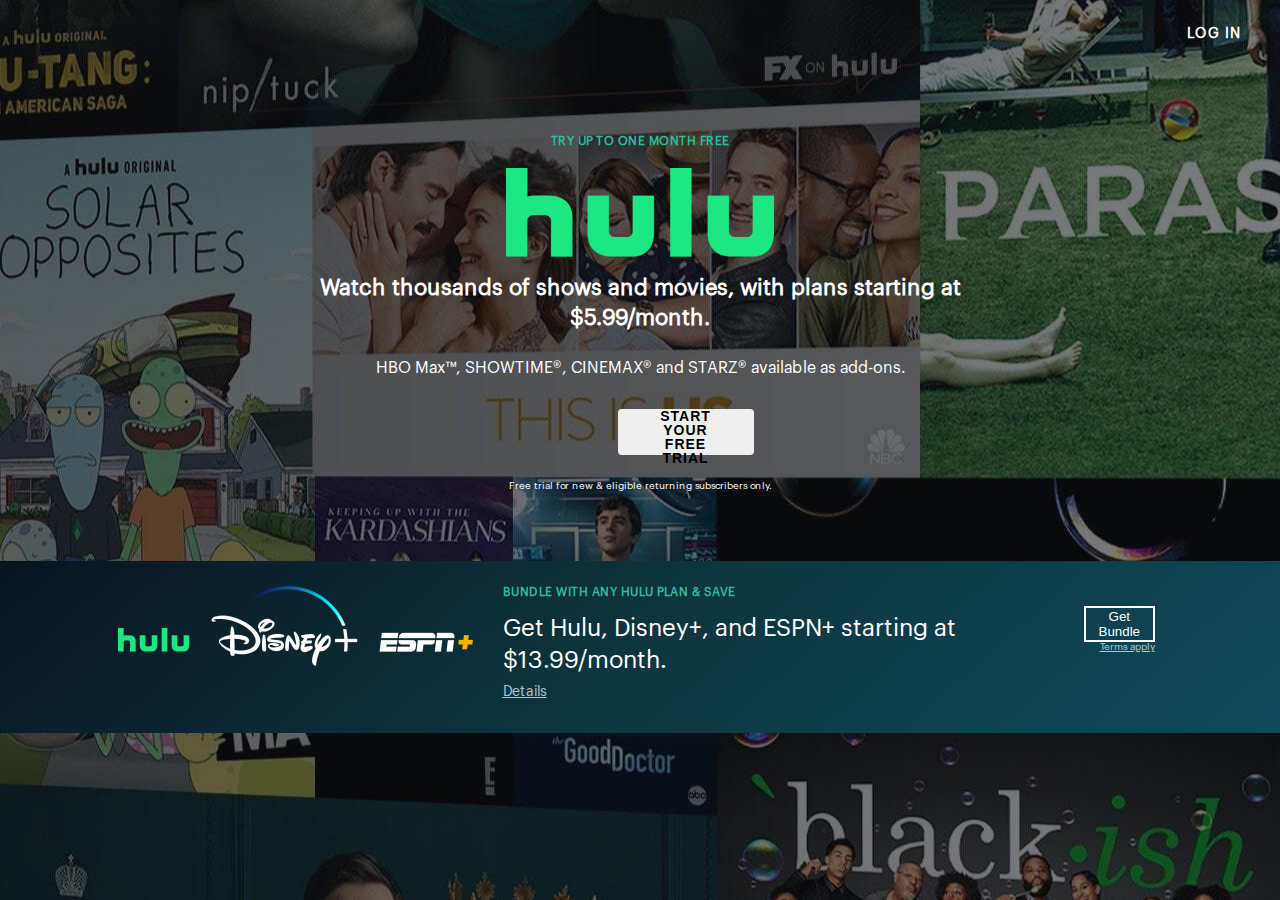
==== index.html @ 9f5a9b12 "initial commit" ====
<!DOCTYPE html>
<html lang="en">
<head>
    <meta charset="UTF-8">
    <meta http-equiv="X-UA-Compatible" content="IE=edge">
    <meta name="viewport" content="width=device-width, initial-scale=1.0">
    <link rel="stylesheet" href="style.css">
    <title>Hulu Static Page</title>
</head>
<body class="body">
    <div class="navcontainer">
        <div class="navrow1">
            <button>LOG IN</button>
        </div>
    
    <div class="mastheadcontainer"> <!-- Top half of page - Ends at ribbon -->
        <div class="mastheadrow1">
            <p>try up to one month free</p>
        </div>
        <div class="mastheadrow2">
            <img src="/Assets/Hulu_Logo-268.png" alt="Hulu Logo" height="89" width="268">
        </div>
        <div class="mastheadrow3">
            <p>Watch thousands of shows and movies, with plans starting at</p>
            
        </div>
        <div class="mastheadrow4">
            <p>$5.99/month.</p>
        </div>
        <div class="mastheadrow5">
            <p>HBO Max™, SHOWTIME®, CINEMAX® and STARZ® available as add-ons.</p>
        </div>
        <div class="mastheadrow6">
            <button>Start Your Free Trial</button>
        </div>
        <div class="mastheadrow7">
            <p>Free trial for new & eligible returning subscribers only.</p>
        </div>
    </div>
    <div class ="ribboncontainer">
        <div class="ribboncontent">
            <div class="ribboncontentleft">
                <img src="/Assets/hulu_dis_espon_355.png" alt="Bundle Services Offered" height="80" width="355">
            </div>
            <div class="ribboncontentcenter">
                <div class="ribboncontentcenterrow1">
                    <p>Bundle with any hulu plan & save</p>
                </div>
                <div class="ribbondetailscontainer">
                    <div class="ribboncontentcenterrow2">
                        <h1>Get Hulu, Disney+, and ESPN+ starting at $13.99/month.</h1>
                    </div>
                    <div class="ribboncontentcenterrow3">
                        <a href><a href="https://www.hulu.com/welcome#">Details</a>
                    </div>
                </div>
            </div>
            <div class="ribboncontentrightcontainer">
                <div class="ribboncontentrightrow1">
                    <button>Get Bundle</button>
                </div>
                <div class="ribboncontentrightrow2">
                    <a href><a href="https://www.hulu.com/welcome#">Terms apply</a>
                </div>
            </div>
        </div>
    </div>
        <!-- <div class="librarycontainer">
            <div class="librarycontentheader">
                <div class="librarycontentheaderrow1">
                    <p>Included In All Plans</p>
                </div>
            </div>
        </div> -->
</body>
</html>
---- style.css ----
@font-face {
    font-family: Graphik;
    src:url(fonts/Graphik-Regular.ttf)
}

body {
    font-family: 'Graphik', Helvetica, Arial, sans-serif;
    background-image: url('Assets/contenttiles.jpg');
    background-repeat: no-repeat;
    /* background-attachment: fixed; */
    background-position: right;
    margin: 0px 0px;
}
    
.navcontainer { /* Holds 3 rows */
    display: flex;
    flex-direction: column;
}

.navrow1 {
    display: flex;
    justify-content: flex-end;
    flex-direction: row;
    color: white;
    text-align: right;
    padding: 0 40px 0 40px;
}

.navrow1 p {
    font-weight: bold;
}

.navrow1 button {
    font-family: 'Graphik',Helvetica,Arial,sans-serif;
    background: none;
    color: #fff;
    cursor: pointer;
    font-size: 14px;
    font-weight: 600;
    letter-spacing: 1px;
    padding: 23px 0 17px;
    margin: 4px 0px;
    border: none;
    display: block;
    text-transform: uppercase;
}

.navrow1 button:hover {
    color: #CECFD0;
}
/*  */
.mastheadcontainer { /* Top half of page - Ends at ribbon */
    display: flex;
    flex-direction: column;
    margin: 0 77.5px;
    padding: 60px 80px;

}

.mastheadrow1 { /*  */
    display: flex;
    flex-direction: column;
    text-align: center;
    justify-content: center;
}

.mastheadrow1 p {
    color: #2DBD9D;
    font-size: 12px;
    font-weight: 600;
    text-transform: uppercase;
    letter-spacing: 0.5px;
    line-height: 13px;
    padding-bottom: 8px;
}

/* .mastheadrow1 img {
    justify-content: center;
} */

.mastheadrow2 {
    display: flex;
    flex-direction: row;
    justify-content: center;
    margin: 0px 385px;
}

.mastheadrow3 {
    display: flex;
    flex-direction: column;
    justify-content: center;
}

.mastheadrow3 p {
    color: white;
    font-size: 22px;
    font-weight: bold;
    text-align: center;
    line-height: 30px;
    margin: 16px 0 0 0;
}

.mastheadrow4 {
    display: flex;
    flex-direction: column;
    justify-content: center;
}

.mastheadrow4 p {
    color: white;
    font-size: 22px;
    font-weight: bold;
    text-align: center;
    line-height: 30px;
    margin: 0;
}

.mastheadrow5 {
    display: flex;
    flex-direction: column;
    justify-content: center;
}

.mastheadrow5 p {
    color: white;
    font-size: 16px;
    /* font-weight: bold; */
    text-align: center;
    line-height: 30px;
    margin: 20px 0px 0px;
}

/* Start free trial button */
.mastheadrow6 {
    display: flex;
    flex-direction: column;
    justify-content: center;
}

.mastheadrow6 button {
    height: 46px;
    min-width: 136px;
    margin: 25.6px 460px 0;
    padding: 0 32px;
    border: none;
    font-size: 14px;
    font-weight: 600;
    line-height: 14px;
    letter-spacing: 1px;
    text-align: center;
    text-transform: uppercase;
    border-radius: 4px;
}

.mastheadrow6 button:hover {
    cursor: pointer;
    opacity: 0.8;
}

.mastheadrow7 {
    display: flex;
    flex-direction: column;
    justify-content: center;
}

.mastheadrow7 p {
    color: white;
    font-size: 10px;
    text-align: center;
    line-height: 30px;
    margin: 16px 0px 0px;
}

.ribboncontainer {
    display: flex;
    flex-direction: column;
    padding: 25px 40px;
    background: linear-gradient(318.68deg, #0F495C 0%, #0D3640 49.72%, #08141F 100%);
}

.ribboncontent {
    display: flex;
    flex-direction: row;
    margin: 0px 77.5px;
}

.ribboncontentleft {
    display: flex;
    flex-direction: column;
}

.ribboncontentcenter {
    display: flex;
    flex-direction: column;
    padding: 0px 30px;
}

.ribboncontentcenterrow1 {
    display: flex;
    flex-direction: row;
    padding: 0px 0px 8px 0px;
}

.ribboncontentcenterrow1 p {
    color: #2DBD9D;
    font-size: 12px;
    font-weight: 600;
    letter-spacing: 0.5px;
    line-height: 13px;
    /* padding-bottom: 8px; */
    text-transform: uppercase;
    margin: 0;
}

.ribbondetailscontainer {
    display: flex;
    flex-direction: column;
    margin: 5px 0px 0px;
}

.ribboncontentcenterrow2 {
    display: flex;
    flex-direction: column;
    margin: 0;
}

.ribboncontentcenterrow2 h1 {
    font-size: 24px;
    font-weight: normal;
    line-height: 32px;
    color: white;
    margin: 0px;
}

.ribboncontentcenterrow3 {
    display: flex;
    flex-direction: column;
}

.ribboncontentcenterrow3 a {
    font-size: 14px;
    font-weight: normal;
    line-height: 32px;
    color: white;
    opacity: 0.7;
    text-decoration: underline;
}

.ribboncontentrightcontainer {
    display: flex;
    flex-direction: column;
    padding: 20px 8px 0px;
}

.ribboncontentrightrow1 {
    display: flex;
    flex-direction: row;
    justify-content: center;
}

.ribboncontentrightrow1 button {
    color: #FFFFFF;
    background: transparent;
    border: 2px solid #FFFFFF;
    padding-left: 5px;
    padding-right: 5px;
}

.ribboncontentrightrow2 {
    display: flex;
    flex-direction: row;
    justify-content: right;
}

.ribboncontentrightrow2 a {
    color: #fff;
    font-size: 10px;
    opacity: 0.7;
    text-decoration: underline;
}

.librarycontainer {
    display: flex;
    flex-direction: column;
    background-color: black;
    position: relative;
}

.librarycontentheader {
    display: flex;
    flex-direction: column;
    padding: 88px 20px 50px;
    text-align: center;
    justify-content: center;
}

.librarycontentheaderrow1 {
    display: flex;
    flex-direction: row;
}

.librarycontentheaderrow1 p {
    margin: 0px 0px 516px;
    color: #2DBD9D;
    font-size: 14px;
    font-weight: 600;
    letter-spacing: 0.86px;
    line-height: 12px;
    text-transform: uppercase;
}
+
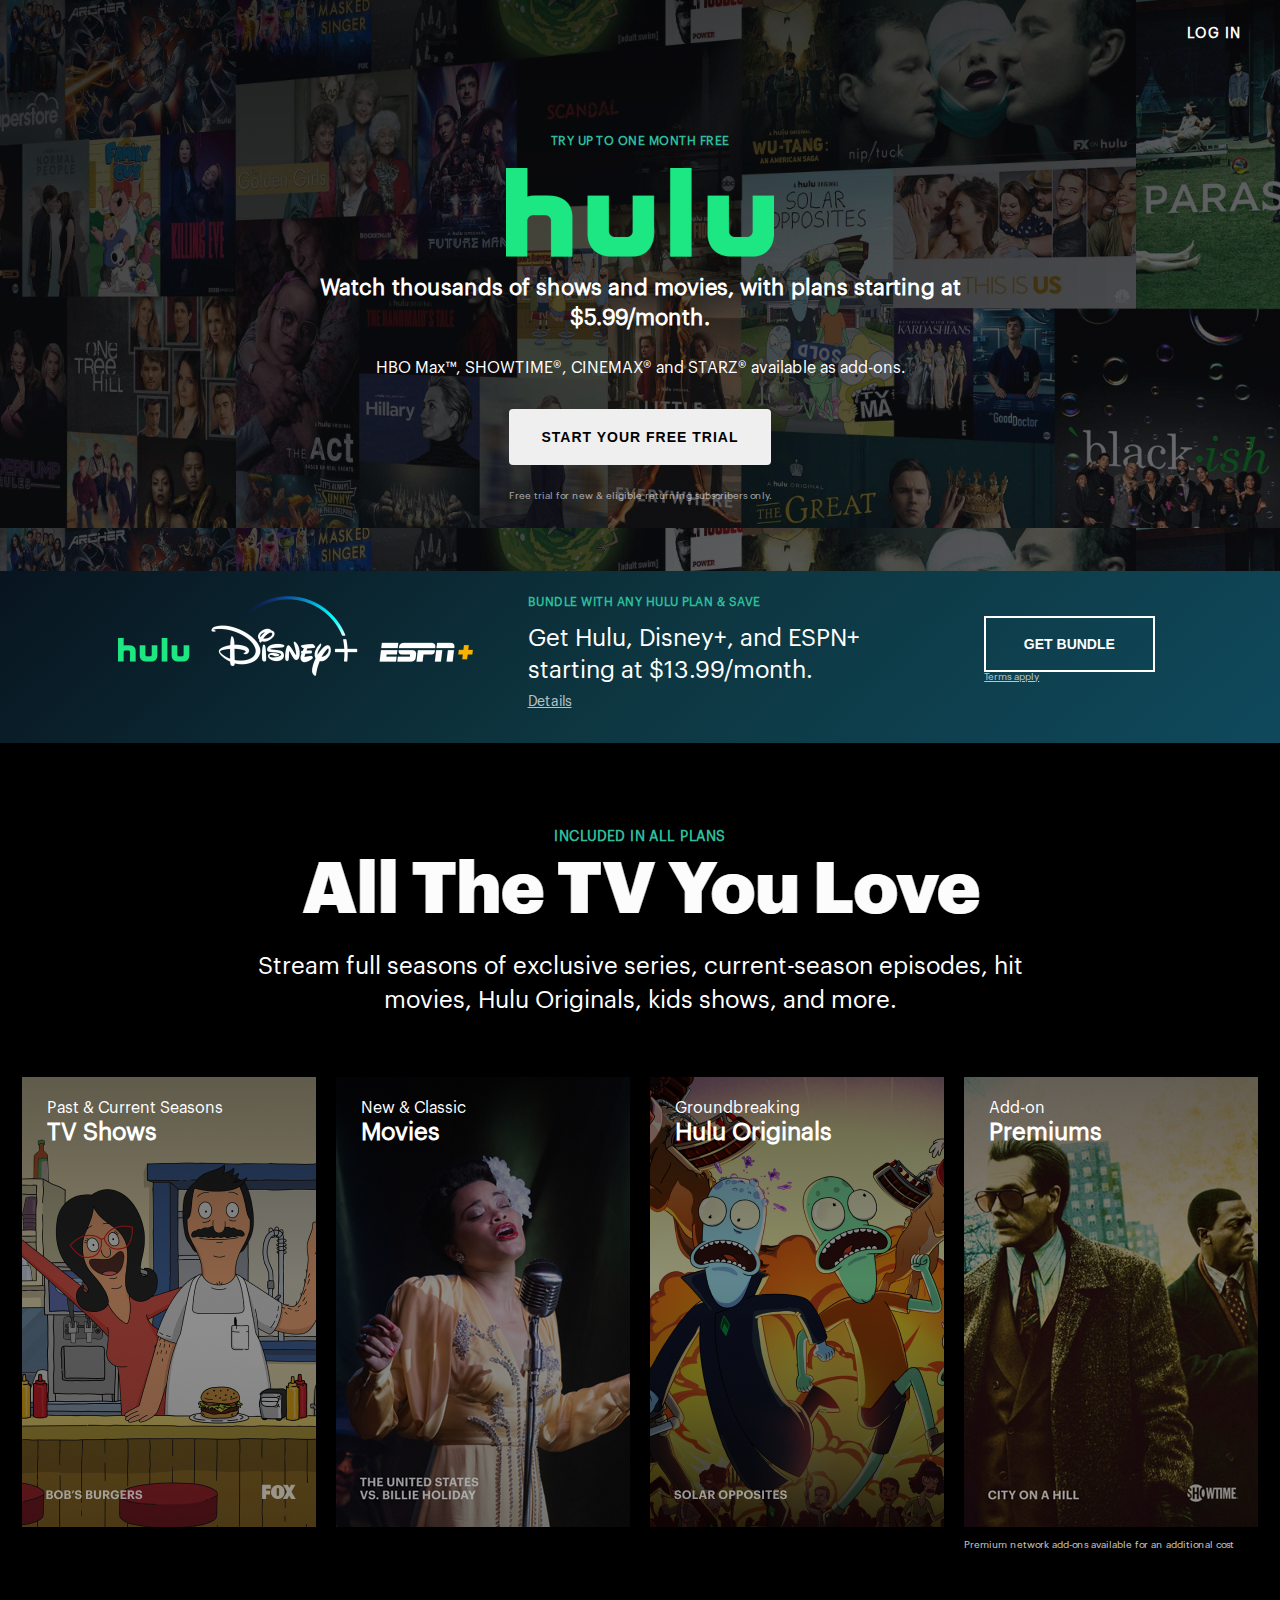
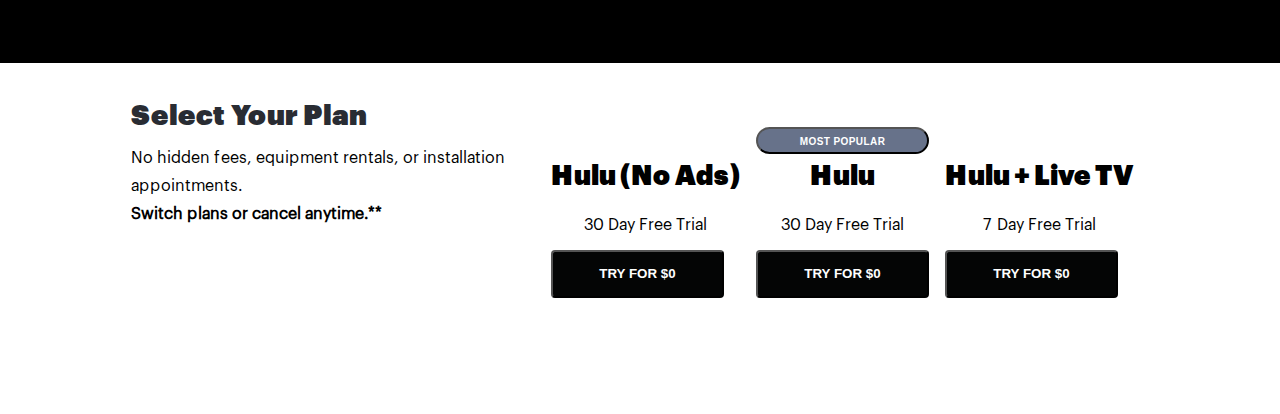
==== commit b381c5a0: "Big Progress" ====
--- a/index.html
+++ b/index.html
@@ -18,7 +18,7 @@
             <p>try up to one month free</p>
         </div>
         <div class="mastheadrow2">
-            <img src="/Assets/Hulu_Logo-268.png" alt="Hulu Logo" height="89" width="268">
+            <img src="./Assets/Hulu_Logo-268.png" alt="Hulu Logo" height="89" width="268">
         </div>
         <div class="mastheadrow3">
             <p>Watch thousands of shows and movies, with plans starting at</p>
@@ -40,7 +40,7 @@
     <div class ="ribboncontainer">
         <div class="ribboncontent">
             <div class="ribboncontentleft">
-                <img src="/Assets/hulu_dis_espon_355.png" alt="Bundle Services Offered" height="80" width="355">
+                <img src="./Assets/hulu_dis_espon_355.png" alt="Bundle Services Offered" height="80" width="355">
             </div>
             <div class="ribboncontentcenter">
                 <div class="ribboncontentcenterrow1">
@@ -58,19 +58,93 @@
             <div class="ribboncontentrightcontainer">
                 <div class="ribboncontentrightrow1">
                     <button>Get Bundle</button>
-                </div>
-                <div class="ribboncontentrightrow2">
                     <a href><a href="https://www.hulu.com/welcome#">Terms apply</a>
+
                 </div>
             </div>
         </div>
     </div>
-        <!-- <div class="librarycontainer">
-            <div class="librarycontentheader">
-                <div class="librarycontentheaderrow1">
-                    <p>Included In All Plans</p>
+    <div class="librarycontainer">
+        <div class="librarycontentheader">
+            <div class="librarycontentheaderrow1">
+                <p>Included In All Plans</p>
+            </div>
+            <div class="librarycontentheaderrow2">
+                <img src="./Assets/ATTVYL.png" alt="">
+            </div>
+            <div class="librarycontentheaderrow3">
+                <h2>Stream full seasons of exclusive series, current-season episodes, hit</h2>
+            </div>
+            <div class="librarycontentheaderrow4">
+                <h2>movies, Hulu Originals, kids shows, and more.</h2>
+            </div>
+        </div>
+        <div class="posterbox">
+            <div class="posters">
+                <img src="./Assets/bobsburgers.jpg" alt="">
+                <div class="postertext">
+                    <p>Past & Current Seasons</p>
+                    <h3>TV Shows</h3>
+                </div>       
+            </div>
+            <div class="posters">
+                <img src="./Assets/Holiday.jpg" alt="">
+                <div class="postertext">
+                    <p>New & Classic</p>
+                    <h3>Movies</h3>
+
                 </div>
             </div>
-        </div> -->
+            <div class="posters">
+                <img src="./Assets/solar.jpg" alt="">
+                <div class="postertext">
+                    <p>Groundbreaking</p>
+                    <h3>Hulu Originals</h3>
+                </div>
+            </div>
+            <div class="posters">
+                <img src="./Assets/cityonahill.jpg" alt="">
+                <div class="postertext">
+                    <p>Add-on</p>
+                    <h3>Premiums</h3>
+                </div>
+                <p>Premium network add-ons available for an additional cost</p>
+            </div>
+        </div>
+    </div>
+    <div class="buymecontainer">
+        <div class="selectyourplancontainer">
+            <div class="selectyourplanheader">
+                <h3>Select Your Plan</h3>
+                <p>No hidden fees, equipment rentals, or installation</p>
+                <p>appointments.</p>
+                <p><strong>Switch plans or cancel anytime.**</strong></p>
+            </div>
+        </div>
+        <div class ="compareheadercontainer">
+            <div class="compareheader">
+                <div class="comparebadge"></div>
+                <h3>Hulu (No Ads)</h3>
+                <p>30 Day Free Trial</p>
+                <button>Try For $0</button>
+            </div>
+            <div class="compareheader">
+                <div class="mostpopular">
+                    <button class="mostpopular">MOST POPULAR</button>
+                </div>
+                <h3>Hulu</h3>
+                <p>30 Day Free Trial</p>
+                <button>Try For $0</button>
+            </div>
+            <div class="compareheader">
+                <div class="comparebadge">
+                    
+                </div>
+                <h3>Hulu + Live TV</h3>
+                <p>7 Day Free Trial</p>
+                <button>Try For $0</button>
+            </div>
+        </div>
+    </div>
 </body>
 </html>--- a/style.css
+++ b/style.css
@@ -1,20 +1,39 @@
 @font-face {
     font-family: Graphik;
-    src:url(fonts/Graphik-Regular.ttf)
+    src:url(./fonts/Graphik-Regular.ttf)
+}
+
+@font-face {
+    font-family: 'Graphik Super';
+    src: url(/fonts/Graphik-Super.ttf);
+    /* font-weight: 900; */
+    font-style: normal;
+}
+
+@font-face {
+    font-family: 'Graphik Medium';
+    src: url(/fonts/Graphik-Medium.ttf);
+    /* font-weight: 900; */
+    font-style: normal;
 }
 
 body {
     font-family: 'Graphik', Helvetica, Arial, sans-serif;
-    background-image: url('Assets/contenttiles.jpg');
-    background-repeat: no-repeat;
-    /* background-attachment: fixed; */
-    background-position: right;
+    background-image: url('./Assets/contenttiles.jpg');
+    position: absolute;
+    top: 0;
+    left: 0;
+    height: 100%;
+    width: 100%;
+    background-position: center top;
+    background-size: cover;
     margin: 0px 0px;
 }
     
-.navcontainer { /* Holds 3 rows */
-    display: flex;
-    flex-direction: column;
+.navcontainer {
+    display: flex;
+    flex-direction: column;
+    background: linear-gradient(0deg, transparent 60%, rgba(0, 0, 0, 0.2) 90%, rgba(0, 0, 0, 0.4) 100%);
 }
 
 .navrow1 {
@@ -47,6 +66,7 @@
 
 .navrow1 button:hover {
     color: #CECFD0;
+    white-space:nowrap;
 }
 /*  */
 .mastheadcontainer { /* Top half of page - Ends at ribbon */
@@ -74,10 +94,6 @@
     padding-bottom: 8px;
 }
 
-/* .mastheadrow1 img {
-    justify-content: center;
-} */
-
 .mastheadrow2 {
     display: flex;
     flex-direction: row;
@@ -122,6 +138,7 @@
 }
 
 .mastheadrow5 p {
+    
     color: white;
     font-size: 16px;
     /* font-weight: bold; */
@@ -135,14 +152,18 @@
     display: flex;
     flex-direction: column;
     justify-content: center;
+    align-items: center;
+    margin: 25.6px 0px 0px 0px;
 }
 
 .mastheadrow6 button {
-    height: 46px;
+    height: 56px;
     min-width: 136px;
-    margin: 25.6px 460px 0;
+    /* margin: 25.6px 460px 0; */
     padding: 0 32px;
     border: none;
+    width:100%;
+    max-width: 261.05px;
     font-size: 14px;
     font-weight: 600;
     line-height: 14px;
@@ -165,6 +186,7 @@
 
 .mastheadrow7 p {
     color: white;
+    opacity: 0.6;
     font-size: 10px;
     text-align: center;
     line-height: 30px;
@@ -174,6 +196,8 @@
 .ribboncontainer {
     display: flex;
     flex-direction: column;
+    justify-content: center;
+    align-items: center;
     padding: 25px 40px;
     background: linear-gradient(318.68deg, #0F495C 0%, #0D3640 49.72%, #08141F 100%);
 }
@@ -187,6 +211,9 @@
 .ribboncontentleft {
     display: flex;
     flex-direction: column;
+    /* justify-content: left; */
+    align-items: left;
+    margin: 0px 25px 0px 0px;
 }
 
 .ribboncontentcenter {
@@ -249,12 +276,15 @@
 .ribboncontentrightcontainer {
     display: flex;
     flex-direction: column;
+    justify-content: right;
+    height: 100px;
+    width: 253.33px;
     padding: 20px 8px 0px;
 }
 
 .ribboncontentrightrow1 {
     display: flex;
-    flex-direction: row;
+    flex-direction: column;
     justify-content: center;
 }
 
@@ -262,17 +292,24 @@
     color: #FFFFFF;
     background: transparent;
     border: 2px solid #FFFFFF;
+    height: 56px;
     padding-left: 5px;
     padding-right: 5px;
-}
-
-.ribboncontentrightrow2 {
+    min-width: 136px;
+    font-size: 14px;
+    font-weight: 600;
+    line-height: 14px;
+    text-align: center;
+    text-transform: uppercase;
+}
+
+/* .ribboncontentrightrow2 {
     display: flex;
     flex-direction: row;
     justify-content: right;
-}
-
-.ribboncontentrightrow2 a {
+} */
+
+.ribboncontentrightrow1 a {
     color: #fff;
     font-size: 10px;
     opacity: 0.7;
@@ -284,6 +321,7 @@
     flex-direction: column;
     background-color: black;
     position: relative;
+    padding: 0px 0px 100px 0px;
 }
 
 .librarycontentheader {
@@ -291,16 +329,18 @@
     flex-direction: column;
     padding: 88px 20px 50px;
     text-align: center;
-    justify-content: center;
+
 }
 
 .librarycontentheaderrow1 {
     display: flex;
     flex-direction: row;
+    justify-content: center;
+    text-align: center;
 }
 
 .librarycontentheaderrow1 p {
-    margin: 0px 0px 516px;
+    margin: 0px 0px 16px;
     color: #2DBD9D;
     font-size: 14px;
     font-weight: 600;
@@ -308,4 +348,209 @@
     line-height: 12px;
     text-transform: uppercase;
 }
-++
+.librarycontentheaderrow2 {
+    display: flex;
+    flex-direction: row;
+    justify-content: center;
+    text-align: center;
+    margin: 0px 0px 16px;
+}
+
+.librarycontentheaderrow3 {
+    display: flex;
+    flex-direction: row;
+    justify-content: center;
+    text-align: center;
+    margin: 0px 202px;
+    padding: 16px 0px 0px;
+}
+
+.librarycontentheaderrow3 h2 {
+    font-size: 24px;
+    font-weight: lighter;
+    line-height: 34px;
+    color: white;
+    margin: 0px;
+}
+
+.librarycontentheaderrow4 {
+    display: flex;
+    flex-direction: row;
+    justify-content: center;
+    text-align: center;
+    margin: 0px;
+}
+
+.librarycontentheaderrow4 h2 {
+    font-size: 24px;
+    font-weight: lighter;
+    line-height: 34px;
+    color: white;
+    margin: 0px;
+    padding: 0px;
+}
+
+.posterbox {
+    /* display: flex;
+    flex-direction: row;
+    justify-content: center;
+    overflow: auto; */
+    display: flex;
+    flex-wrap: wrap;
+    column-gap: 20px;
+    row-gap: 20px;
+    justify-content: center;
+    grid-template-columns: repeat(4, 295px);
+    grid-template-rows: auto;
+}
+
+.posterbox::before{
+    content: '';
+    position: absolute;
+    background: linear-gradient(180deg, rgba(0,0,0,0.6110819327731092) 0%, rgba(8,20,31,0) 83%);
+    height: 100%;
+    width: 100%;
+}
+
+.posters {
+    display: flex;
+    flex-direction: column;
+    color: white;
+    font-size: 10px;
+    line-height: 16px;
+    padding-top: 10px;
+}
+
+.postertext {
+    position: absolute;
+    color: white;
+    padding: 25px 25px;
+}
+
+.postertext p {
+    font-size: 16px;
+    line-height: 12px;
+    margin: 0px;
+    padding: 0px 0px 10px 0px;
+}
+
+.postertext h3 {
+    font-size: 24px;
+    font-weight: bolder;
+    line-height: 16px;
+    font-weight: bold;
+    margin: 0px;
+    padding: 0px 0px 24px 0px;
+}
+
+.buymecontainer {
+    display: flex;
+    flex-direction: row;
+    justify-content: center;
+    background-color: white;
+    position: relative;
+    padding: 0px 0px 100px 0px;
+    /* display: flex; */
+    flex-wrap: wrap;
+    /* column-gap: 20px;
+    row-gap: 20px; */
+    /* justify-content: center; */
+    grid-template-columns: repeat(4, 295px);
+    grid-template-rows: auto;
+}
+
+.selectyourplancontainer {
+    display: flex;
+    flex-direction: column;
+    padding: 30px 30px 30px 0;
+}
+
+.selectyourplanheader {
+    display: flex;
+    flex-direction: column;
+    justify-content: center;
+    color: black;
+    font-weight: bolder;
+}
+
+.selectyourplanheader h3 {
+    font-family: 'Graphik Super';
+    color: #292C33;
+    font-size: 28px;
+    /* font-weight: lighter; */
+    line-height: 31px;
+    text-align: left;
+    margin: 0px 0px 4px;
+    padding: 8px 0px;
+}
+
+.selectyourplanheader p {
+    margin: 5px 0px 5px 0;
+    font-weight: lighter;
+}
+
+.compareheadercontainer {
+    display: flex;
+    flex-direction: row;
+    padding: 32px 8px 8px;
+}
+
+.compareheader {
+    display: flex;
+    flex-direction: column;
+    text-align: center;
+    padding: 32px 8px 8px;
+    /* align-items: flex-end; */
+}
+
+.compareheader h3 {
+    font-family: 'Graphik Super';
+    font-size: 20pt;
+    text-align: center;
+    margin: 0px;
+    padding: 8px 0px;
+}
+
+.compareheader button {
+    height: 48px;
+    width: 100%;
+    background: #040505;
+    color: white;
+    min-width: 173px;
+    max-width: 173px;
+    text-transform: uppercase;
+    font-weight: bolder;
+    white-space: nowrap;
+    border-radius: 4px;
+    cursor: pointer;
+}
+
+.compareheader button:hover {
+    background: #3C4149;
+}
+
+.comparebadge {
+    margin: 13.5px 77px;
+}
+
+.mostpopular {
+    background: transparent;
+}
+
+.mostpopular button {
+    font-size: 11px;
+    padding: 7px 18px 5px;
+    border-radius: 15px;
+    color: #fff;
+    display: inline-block;
+    height: 27px;
+    font-size: 10px;
+    font-weight: 600;
+    letter-spacing: 0.42px;
+    background-color: #67728A;
+    text-align: center;
+}
+
+
+
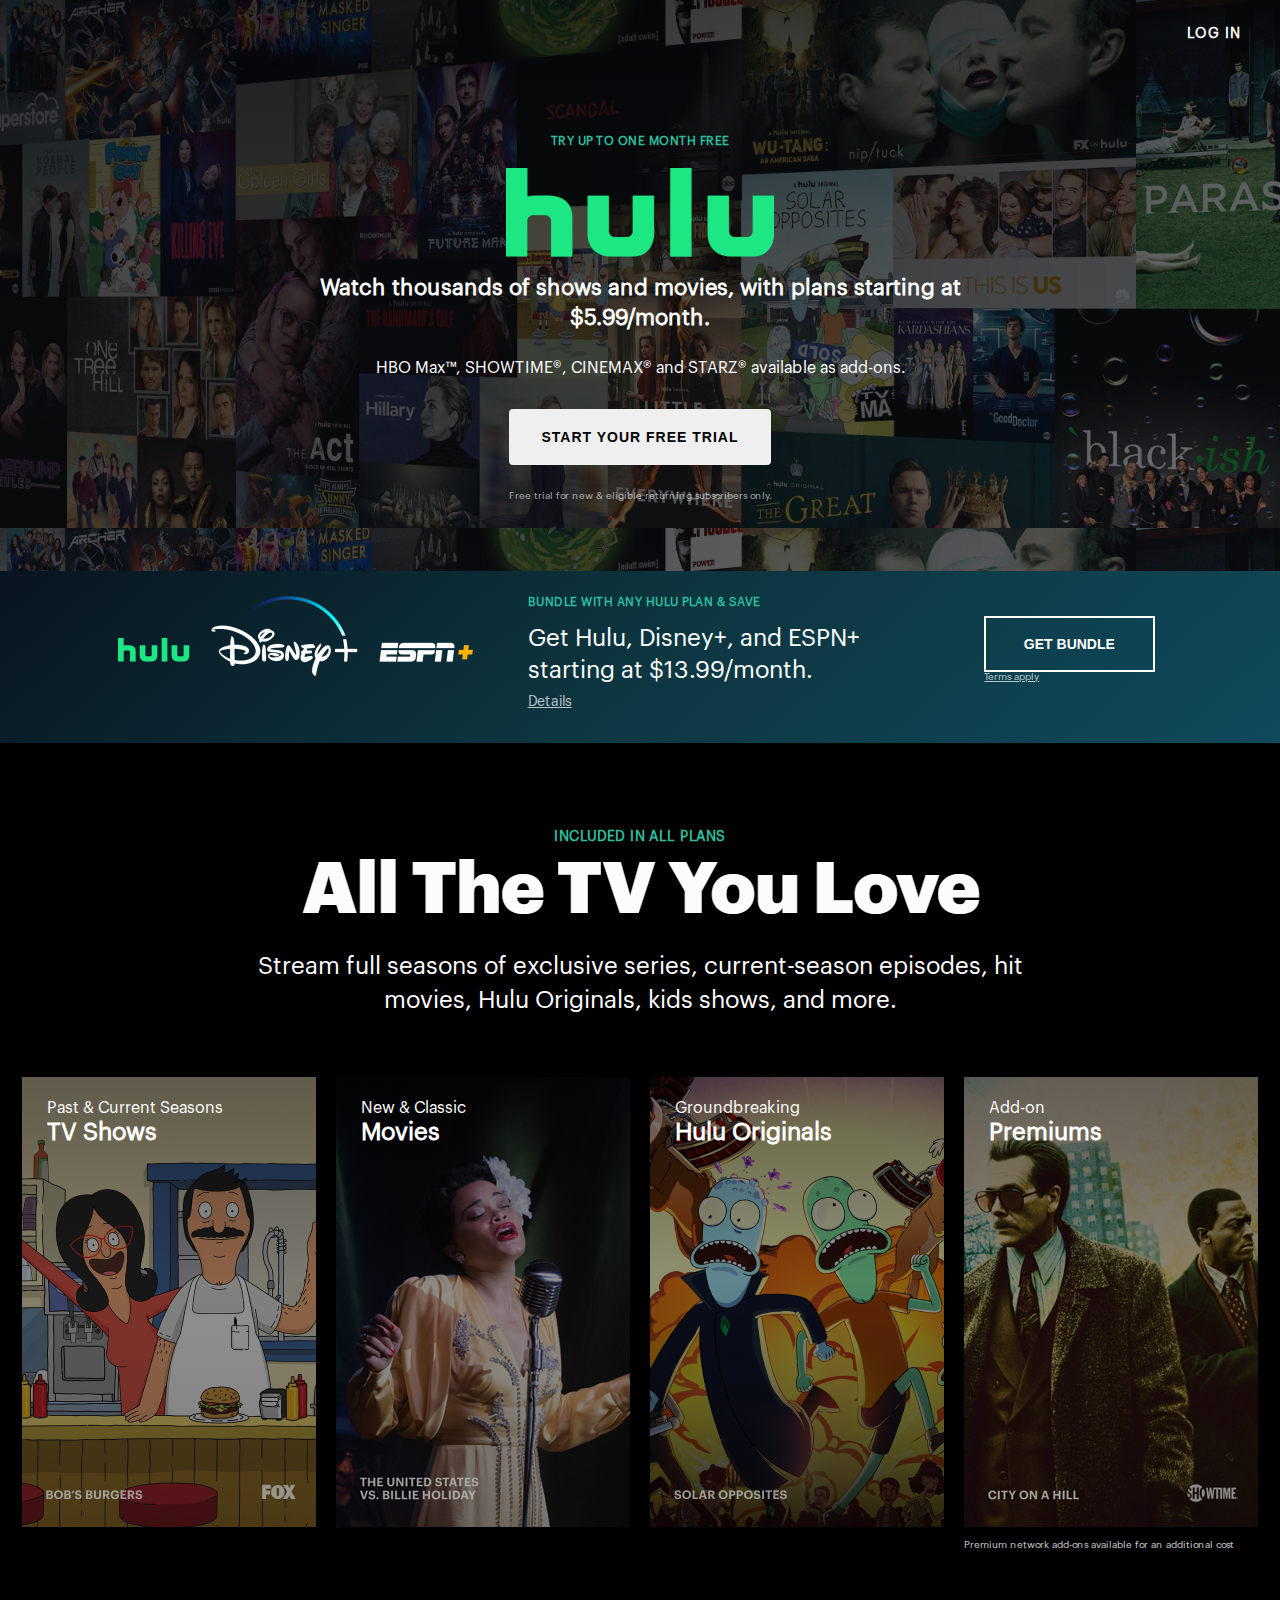
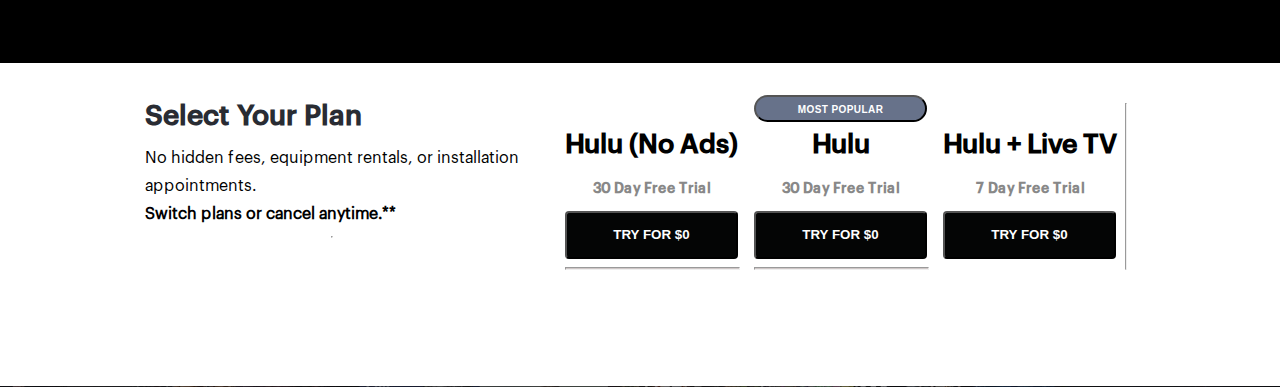
==== commit 3cd65c8b: "Responsive design upgrades. Too many divs!" ====
--- a/index.html
+++ b/index.html
@@ -120,6 +120,7 @@
                 <p>appointments.</p>
                 <p><strong>Switch plans or cancel anytime.**</strong></p>
             </div>
+            <hr>
         </div>
         <div class ="compareheadercontainer">
             <div class="compareheader">
@@ -127,6 +128,7 @@
                 <h3>Hulu (No Ads)</h3>
                 <p>30 Day Free Trial</p>
                 <button>Try For $0</button>
+                <hr>
             </div>
             <div class="compareheader">
                 <div class="mostpopular">
@@ -135,15 +137,17 @@
                 <h3>Hulu</h3>
                 <p>30 Day Free Trial</p>
                 <button>Try For $0</button>
+                <hr>
             </div>
             <div class="compareheader">
                 <div class="comparebadge">
-                    
                 </div>
                 <h3>Hulu + Live TV</h3>
                 <p>7 Day Free Trial</p>
                 <button>Try For $0</button>
+                
             </div>
+            <hr>
         </div>
     </div>
 </body>
--- a/style.css
+++ b/style.css
@@ -5,14 +5,14 @@
 
 @font-face {
     font-family: 'Graphik Super';
-    src: url(/fonts/Graphik-Super.ttf);
+    src: url(./fonts/Graphik-Super.ttf);
     /* font-weight: 900; */
     font-style: normal;
 }
 
 @font-face {
     font-family: 'Graphik Medium';
-    src: url(/fonts/Graphik-Medium.ttf);
+    src: url(./fonts/Graphik-Medium.ttf);
     /* font-weight: 900; */
     font-style: normal;
 }
@@ -475,7 +475,7 @@
 }
 
 .selectyourplanheader h3 {
-    font-family: 'Graphik Super';
+    font-family: 'Graphik Medium';
     color: #292C33;
     font-size: 28px;
     /* font-weight: lighter; */
@@ -500,16 +500,35 @@
     display: flex;
     flex-direction: column;
     text-align: center;
-    padding: 32px 8px 8px;
+    padding: 0px 8px 8px;
     /* align-items: flex-end; */
 }
 
 .compareheader h3 {
-    font-family: 'Graphik Super';
+    font-family: 'Graphik Medium';
     font-size: 20pt;
     text-align: center;
     margin: 0px;
     padding: 8px 0px;
+}
+
+.compareheader p {
+    font-family: 'Graphik Medium';
+
+    color: #888888;
+    font-size: 14px;
+    font-weight: 600;
+}
+
+.compareheader hr {
+    margin-bottom: auto;
+    background-color: #cfc7c7;
+    width: 100%;
+    height: 1px;
+    /* margin: 8px 0px 0px; */
+    margin-left: auto;
+    margin-right: auto; 
+    padding: 0px;
 }
 
 .compareheader button {
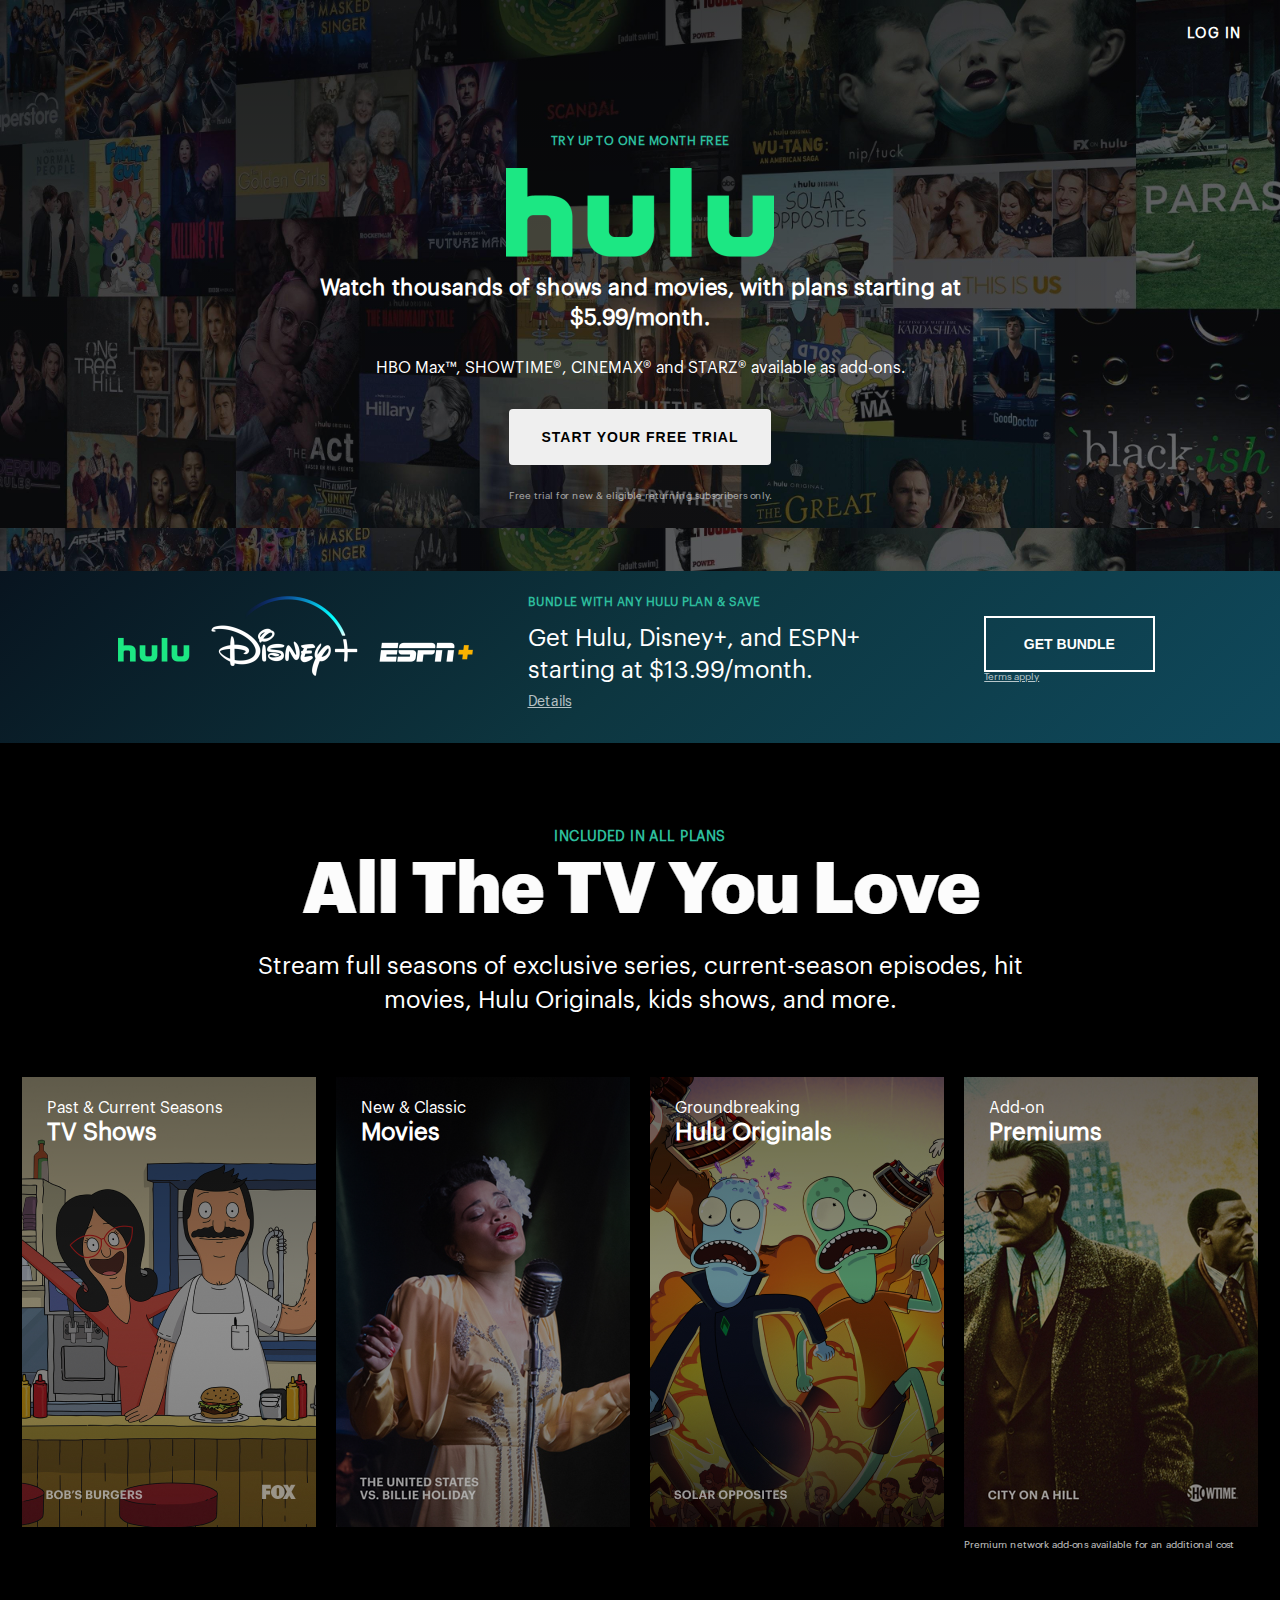
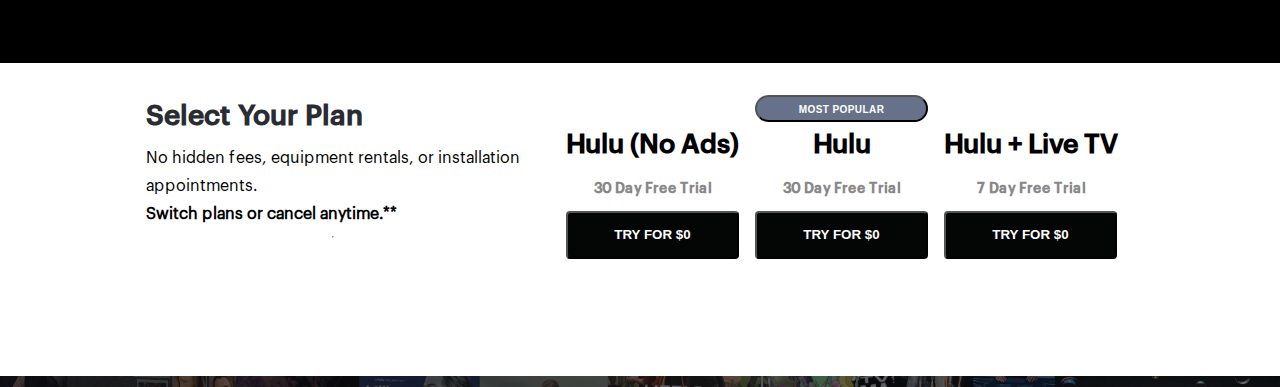
==== commit 00f9cdf2: "Table trouble" ====
--- a/index.html
+++ b/index.html
@@ -128,7 +128,6 @@
                 <h3>Hulu (No Ads)</h3>
                 <p>30 Day Free Trial</p>
                 <button>Try For $0</button>
-                <hr>
             </div>
             <div class="compareheader">
                 <div class="mostpopular">
@@ -137,7 +136,6 @@
                 <h3>Hulu</h3>
                 <p>30 Day Free Trial</p>
                 <button>Try For $0</button>
-                <hr>
             </div>
             <div class="compareheader">
                 <div class="comparebadge">
@@ -145,9 +143,7 @@
                 <h3>Hulu + Live TV</h3>
                 <p>7 Day Free Trial</p>
                 <button>Try For $0</button>
-                
             </div>
-            <hr>
         </div>
     </div>
 </body>
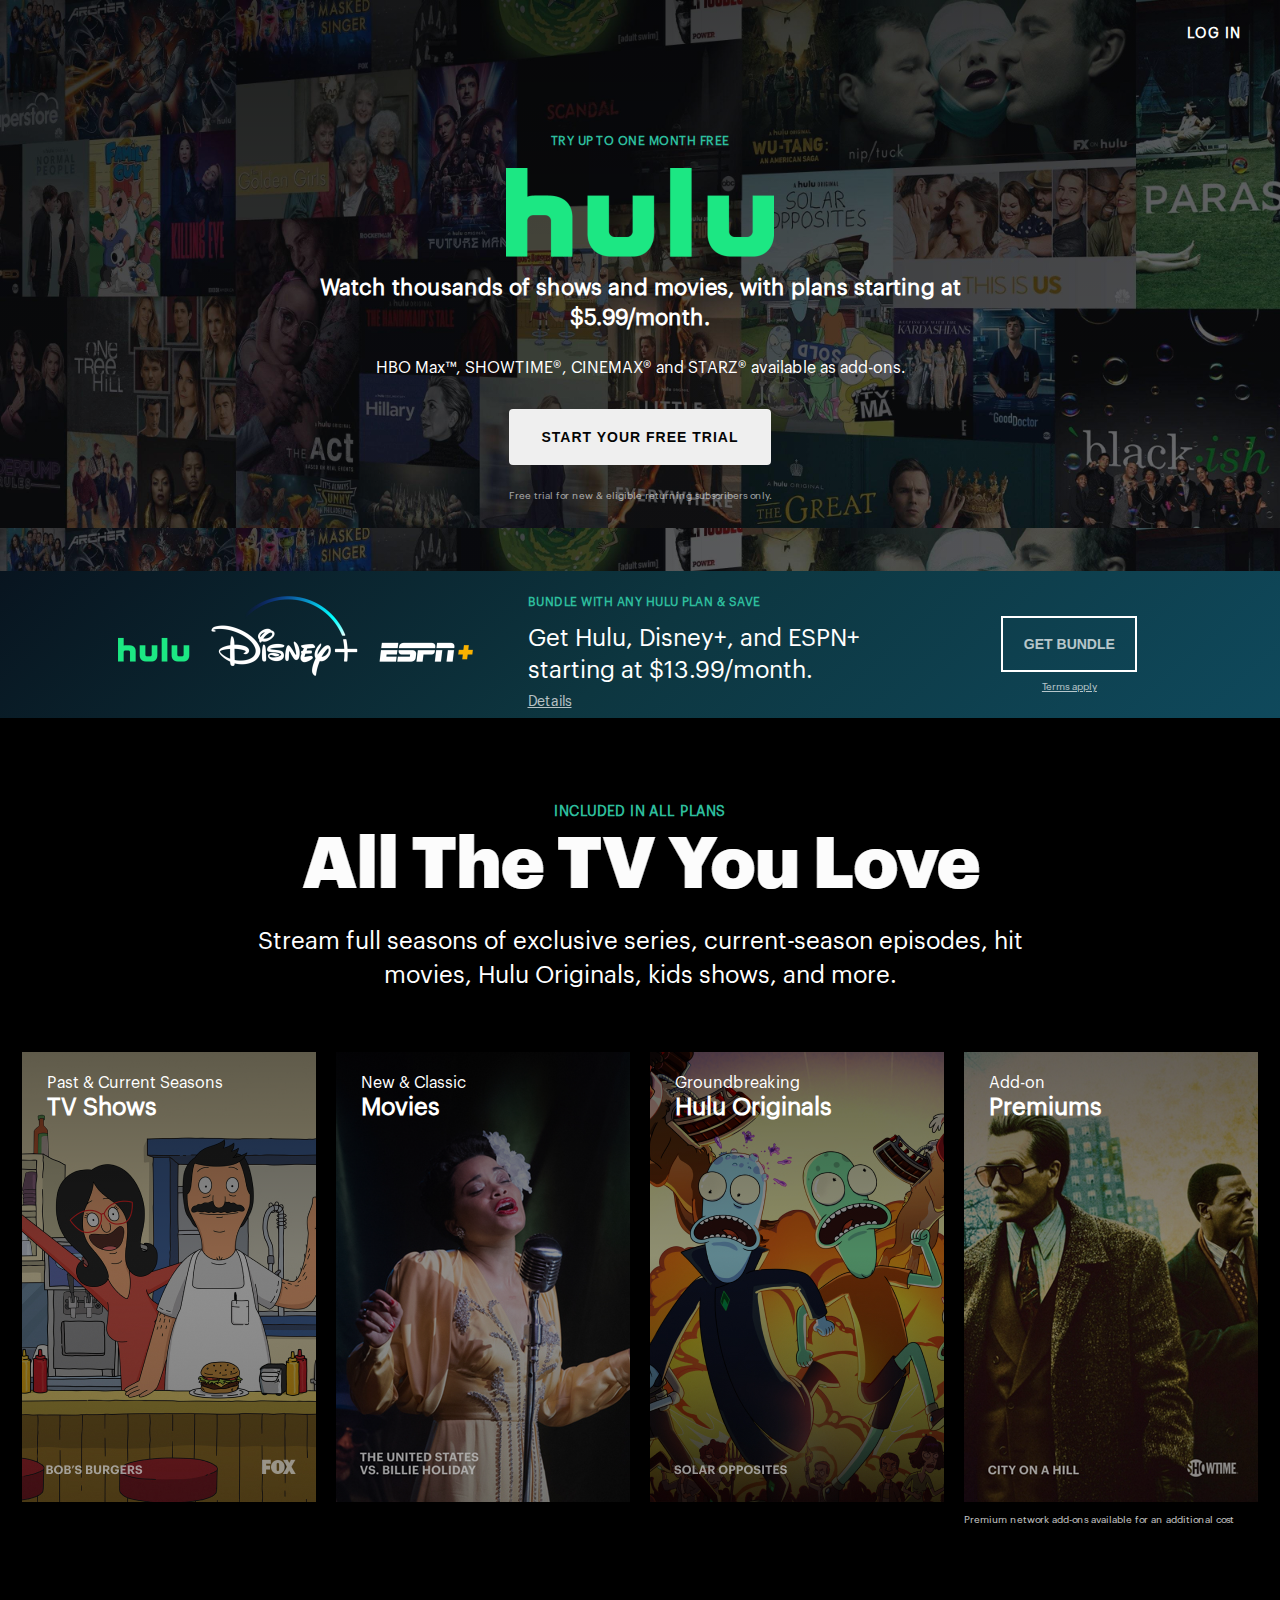
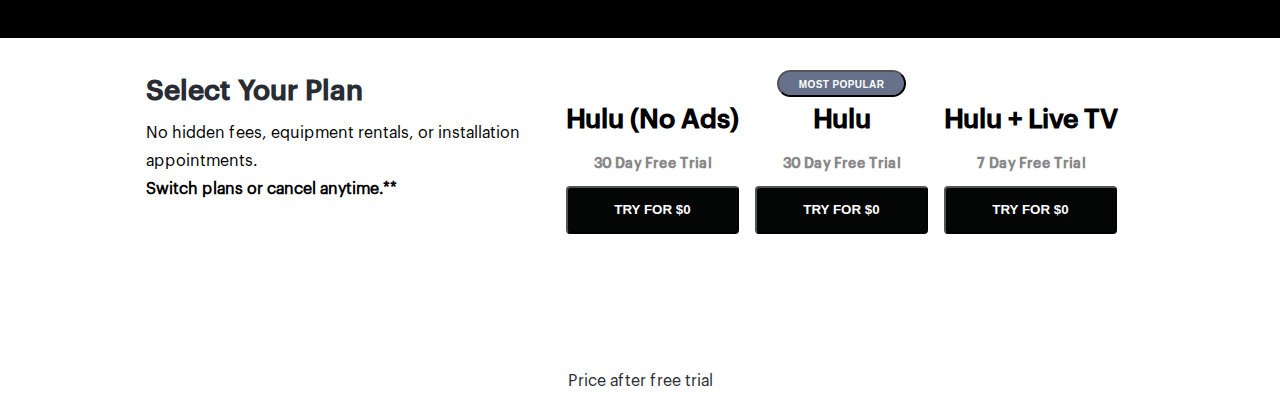
==== commit d1bd2a34: "Final" ====
--- a/index.html
+++ b/index.html
@@ -31,7 +31,7 @@
             <p>HBO Max™, SHOWTIME®, CINEMAX® and STARZ® available as add-ons.</p>
         </div>
         <div class="mastheadrow6">
-            <button>Start Your Free Trial</button>
+            <button><a href="https://signup.hulu.com/plans" target="_blank">Start Your Free Trial</a></button>
         </div>
         <div class="mastheadrow7">
             <p>Free trial for new & eligible returning subscribers only.</p>
@@ -57,9 +57,8 @@
             </div>
             <div class="ribboncontentrightcontainer">
                 <div class="ribboncontentrightrow1">
-                    <button>Get Bundle</button>
-                    <a href><a href="https://www.hulu.com/welcome#">Terms apply</a>
-
+                    <button><a href="https://www.hulu.com/disney-bundle-3" id="getbundle" target="_blank">Get Bundle</a></button>
+                    <a href><a href="https://www.hulu.com/terms/disney-bundle" target="_blank">Terms apply</a>
                 </div>
             </div>
         </div>
@@ -81,14 +80,14 @@
         </div>
         <div class="posterbox">
             <div class="posters">
-                <img src="./Assets/bobsburgers.jpg" alt="">
+                <a href="https://www.hulu.com/series/bobs-burgers-fdeb1018-4472-442f-ba94-fb087cdea069" target="_blank"><img src="./Assets/bobsburgers.jpg" alt="Bob's Burgers"></a>
                 <div class="postertext">
                     <p>Past & Current Seasons</p>
                     <h3>TV Shows</h3>
                 </div>       
             </div>
             <div class="posters">
-                <img src="./Assets/Holiday.jpg" alt="">
+                <img src="./Assets/Holiday.jpg" alt="Billie Holiday">
                 <div class="postertext">
                     <p>New & Classic</p>
                     <h3>Movies</h3>
@@ -96,14 +95,14 @@
                 </div>
             </div>
             <div class="posters">
-                <img src="./Assets/solar.jpg" alt="">
+                <img src="./Assets/solar.jpg" alt="Solar Opposites">
                 <div class="postertext">
                     <p>Groundbreaking</p>
                     <h3>Hulu Originals</h3>
                 </div>
             </div>
             <div class="posters">
-                <img src="./Assets/cityonahill.jpg" alt="">
+                <img src="./Assets/cityonahill.jpg" alt="City on a Hill">
                 <div class="postertext">
                     <p>Add-on</p>
                     <h3>Premiums</h3>
@@ -120,14 +119,13 @@
                 <p>appointments.</p>
                 <p><strong>Switch plans or cancel anytime.**</strong></p>
             </div>
-            <hr>
         </div>
         <div class ="compareheadercontainer">
             <div class="compareheader">
                 <div class="comparebadge"></div>
                 <h3>Hulu (No Ads)</h3>
                 <p>30 Day Free Trial</p>
-                <button>Try For $0</button>
+                <button><a href="https://signup.hulu.com/account">Try For $0</a></button>
             </div>
             <div class="compareheader">
                 <div class="mostpopular">
@@ -135,14 +133,23 @@
                 </div>
                 <h3>Hulu</h3>
                 <p>30 Day Free Trial</p>
-                <button>Try For $0</button>
+                <button><a href="https://signup.hulu.com/account">Try For $0</a></button>
             </div>
             <div class="compareheader">
                 <div class="comparebadge">
                 </div>
                 <h3>Hulu + Live TV</h3>
                 <p>7 Day Free Trial</p>
-                <button>Try For $0</button>
+                <button><a href="https://signup.hulu.com/account">Try For $0</a></button>
+            </div>
+        </div>
+        
+    </div>
+    
+    <div class="featurerowscontainer">
+        <div class="featurerow">
+            <div class="featurecontents">
+                <p>Price after free trial</p>
             </div>
         </div>
     </div>
--- a/style.css
+++ b/style.css
@@ -98,7 +98,7 @@
     display: flex;
     flex-direction: row;
     justify-content: center;
-    margin: 0px 385px;
+    /* margin: 0px 385px; */
 }
 
 .mastheadrow3 {
@@ -173,6 +173,11 @@
     border-radius: 4px;
 }
 
+.mastheadrow6 a {
+    color: #040505;
+    text-decoration: none;
+}
+
 .mastheadrow6 button:hover {
     cursor: pointer;
     opacity: 0.8;
@@ -198,7 +203,7 @@
     flex-direction: column;
     justify-content: center;
     align-items: center;
-    padding: 25px 40px;
+    padding: 25px 40px 0px 40px;
     background: linear-gradient(318.68deg, #0F495C 0%, #0D3640 49.72%, #08141F 100%);
 }
 
@@ -211,7 +216,6 @@
 .ribboncontentleft {
     display: flex;
     flex-direction: column;
-    /* justify-content: left; */
     align-items: left;
     margin: 0px 25px 0px 0px;
 }
@@ -276,7 +280,7 @@
 .ribboncontentrightcontainer {
     display: flex;
     flex-direction: column;
-    justify-content: right;
+    align-items: right;
     height: 100px;
     width: 253.33px;
     padding: 20px 8px 0px;
@@ -285,7 +289,7 @@
 .ribboncontentrightrow1 {
     display: flex;
     flex-direction: column;
-    justify-content: center;
+    align-items: center;
 }
 
 .ribboncontentrightrow1 button {
@@ -296,6 +300,7 @@
     padding-left: 5px;
     padding-right: 5px;
     min-width: 136px;
+    max-width: 136px;
     font-size: 14px;
     font-weight: 600;
     line-height: 14px;
@@ -303,17 +308,22 @@
     text-transform: uppercase;
 }
 
-/* .ribboncontentrightrow2 {
-    display: flex;
-    flex-direction: row;
-    justify-content: right;
-} */
+#getbundle {
+    color: #FFFFFF;
+    text-transform: uppercase;
+    font-size: 14px;
+    font-weight: 600;
+    line-height: 14px;
+    text-decoration: none;
+}
 
 .ribboncontentrightrow1 a {
     color: #fff;
     font-size: 10px;
     opacity: 0.7;
     text-decoration: underline;
+    text-align: center;
+    padding: 5px 0px 0px 0px;
 }
 
 .librarycontainer {
@@ -514,7 +524,6 @@
 
 .compareheader p {
     font-family: 'Graphik Medium';
-
     color: #888888;
     font-size: 14px;
     font-weight: 600;
@@ -549,6 +558,13 @@
     background: #3C4149;
 }
 
+.compareheader a {
+    color: white;
+    text-transform: uppercase;
+    font-weight: bold;
+    text-decoration: none;
+}
+
 .comparebadge {
     margin: 13.5px 77px;
 }
@@ -564,6 +580,8 @@
     color: #fff;
     display: inline-block;
     height: 27px;
+    min-width: 129px;
+    max-width: 129px;
     font-size: 10px;
     font-weight: 600;
     letter-spacing: 0.42px;
@@ -571,5 +589,31 @@
     text-align: center;
 }
 
-
-
+.featurerowscontainer {
+    display: flex;
+    flex-direction: row;
+    justify-content: center;
+    padding: 20px 30px 20px;
+    background-color: white;
+}
+
+.featurerow {
+    display: flex;
+    flex-direction: row;
+    justify-content: left;
+    text-align: left;
+}
+
+.featurecontents {
+    color: #292C33;
+    font-size: 16px;
+    margin: 2px;
+}
+
+.featurecontents p {
+    color: #292C33;
+    font-size: 16px;
+    margin: 0px;
+}
+
+
